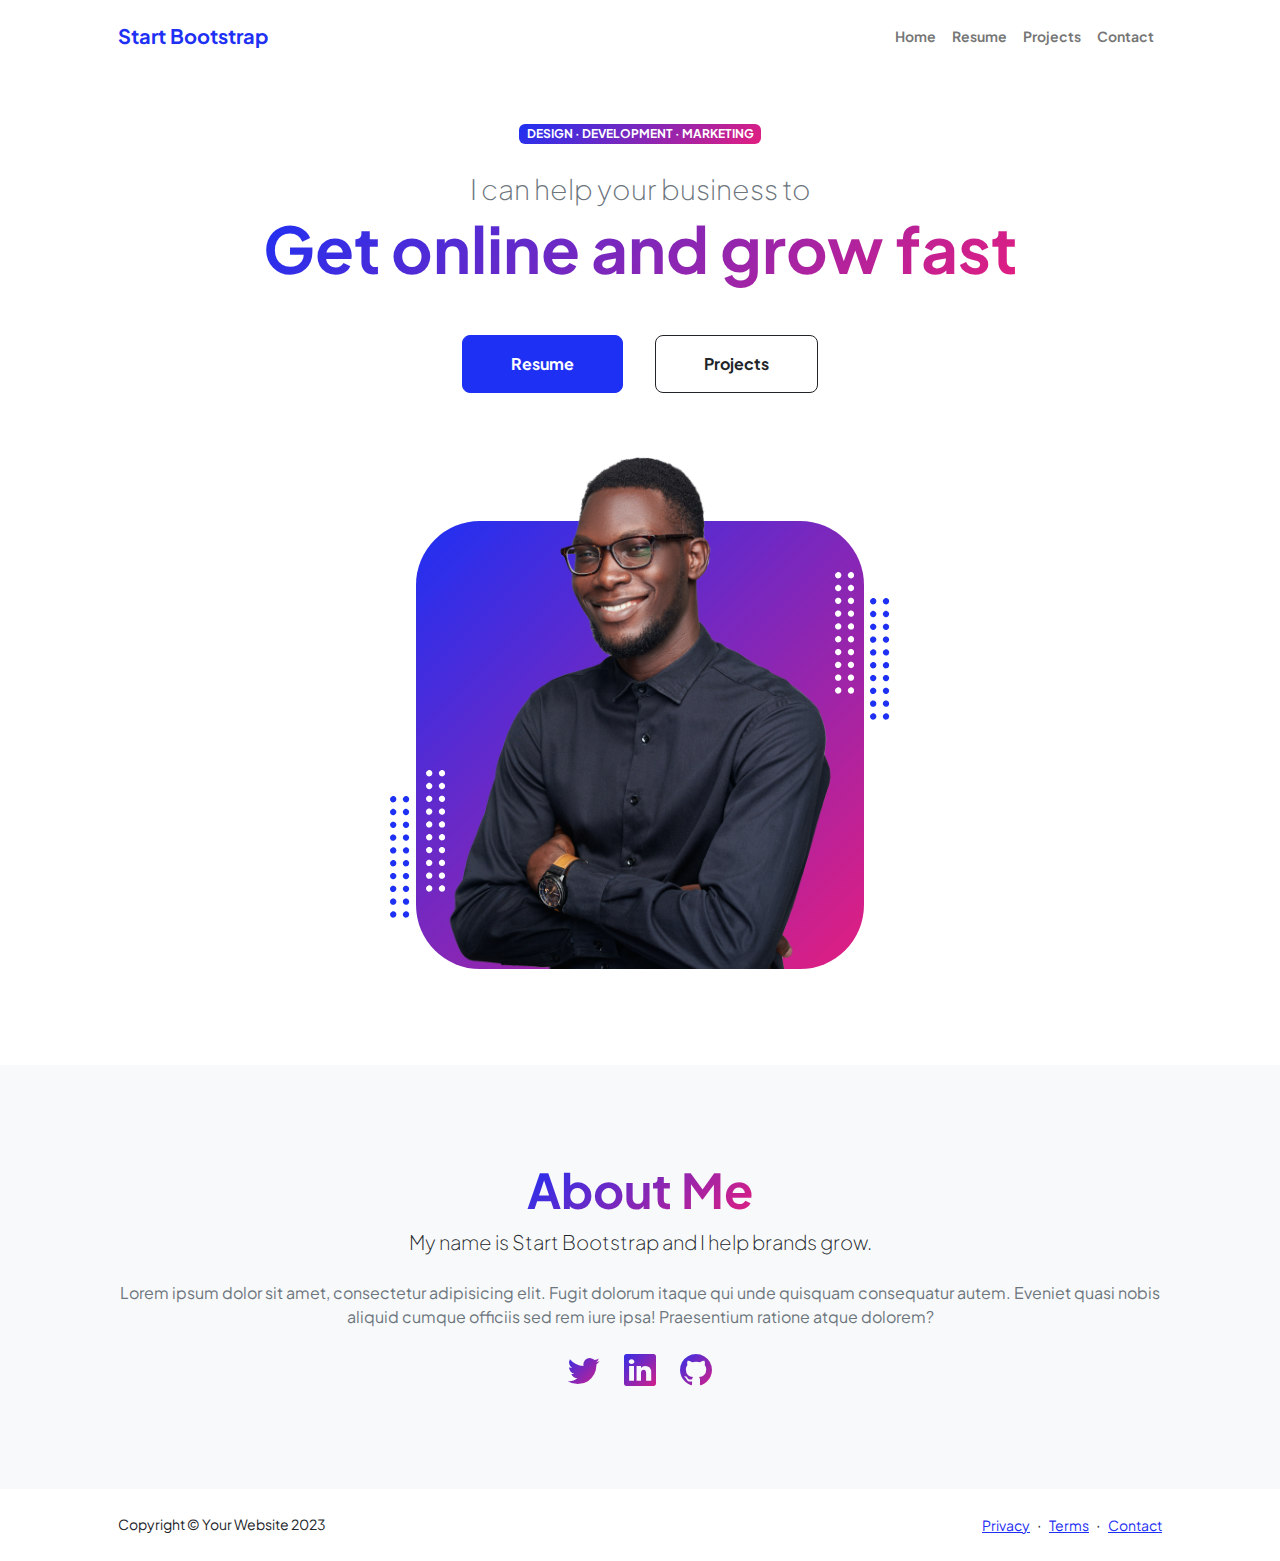
==== index.html @ 8015227f "Create index.html" ====
<!DOCTYPE html>
<html lang="en">
    <head>
        <meta charset="utf-8" />
        <meta name="viewport" content="width=device-width, initial-scale=1, shrink-to-fit=no" />
        <meta name="description" content="" />
        <meta name="author" content="" />
        <title>Personal - Start Bootstrap Theme</title>
        <!-- Favicon-->
        <link rel="icon" type="image/x-icon" href="assets/favicon.ico" />
        <!-- Custom Google font-->
        <link rel="preconnect" href="https://fonts.googleapis.com" />
        <link rel="preconnect" href="https://fonts.gstatic.com" crossorigin />
        <link href="https://fonts.googleapis.com/css2?family=Plus+Jakarta+Sans:wght@100;200;300;400;500;600;700;800;900&amp;display=swap" rel="stylesheet" />
        <!-- Bootstrap icons-->
        <link href="https://cdn.jsdelivr.net/npm/bootstrap-icons@1.8.1/font/bootstrap-icons.css" rel="stylesheet" />
        <!-- Core theme CSS (includes Bootstrap)-->
        <link href="css/styles.css" rel="stylesheet" />
    </head>
    <body class="d-flex flex-column h-100">
        <main class="flex-shrink-0">
            <!-- Navigation-->
            <nav class="navbar navbar-expand-lg navbar-light bg-white py-3">
                <div class="container px-5">
                    <a class="navbar-brand" href="index.html"><span class="fw-bolder text-primary">Start Bootstrap</span></a>
                    <button class="navbar-toggler" type="button" data-bs-toggle="collapse" data-bs-target="#navbarSupportedContent" aria-controls="navbarSupportedContent" aria-expanded="false" aria-label="Toggle navigation"><span class="navbar-toggler-icon"></span></button>
                    <div class="collapse navbar-collapse" id="navbarSupportedContent">
                        <ul class="navbar-nav ms-auto mb-2 mb-lg-0 small fw-bolder">
                            <li class="nav-item"><a class="nav-link" href="index.html">Home</a></li>
                            <li class="nav-item"><a class="nav-link" href="resume.html">Resume</a></li>
                            <li class="nav-item"><a class="nav-link" href="projects.html">Projects</a></li>
                            <li class="nav-item"><a class="nav-link" href="contact.html">Contact</a></li>
                        </ul>
                    </div>
                </div>
            </nav>
            <!-- Header-->
            <header class="py-5">
                <div class="container px-5 pb-5">
                    <div class="row gx-5 align-items-center">
                        <div class="col-xxl-5">
                            <!-- Header text content-->
                            <div class="text-center text-xxl-start">
                                <div class="badge bg-gradient-primary-to-secondary text-white mb-4"><div class="text-uppercase">Design &middot; Development &middot; Marketing</div></div>
                                <div class="fs-3 fw-light text-muted">I can help your business to</div>
                                <h1 class="display-3 fw-bolder mb-5"><span class="text-gradient d-inline">Get online and grow fast</span></h1>
                                <div class="d-grid gap-3 d-sm-flex justify-content-sm-center justify-content-xxl-start mb-3">
                                    <a class="btn btn-primary btn-lg px-5 py-3 me-sm-3 fs-6 fw-bolder" href="resume.html">Resume</a>
                                    <a class="btn btn-outline-dark btn-lg px-5 py-3 fs-6 fw-bolder" href="projects.html">Projects</a>
                                </div>
                            </div>
                        </div>
                        <div class="col-xxl-7">
                            <!-- Header profile picture-->
                            <div class="d-flex justify-content-center mt-5 mt-xxl-0">
                                <div class="profile bg-gradient-primary-to-secondary">
                                    <!-- TIP: For best results, use a photo with a transparent background like the demo example below-->
                                    <!-- Watch a tutorial on how to do this on YouTube (link)-->
                                    <img class="profile-img" src="assets/profile.png" alt="..." />
                                    <div class="dots-1">
                                        <!-- SVG Dots-->
                                        <svg version="1.1" xmlns="http://www.w3.org/2000/svg" xmlns:xlink="http://www.w3.org/1999/xlink" x="0px" y="0px" viewBox="0 0 191.6 1215.4" style="enable-background: new 0 0 191.6 1215.4" xml:space="preserve">
                                            <g transform="translate(0.000000,1280.000000) scale(0.100000,-0.100000)">
                                                <path d="M227.7,12788.6c-105-35-200-141-222-248c-43-206,163-412,369-369c155,32,275,190,260,339c-11,105-90,213-190,262        C383.7,12801.6,289.7,12808.6,227.7,12788.6z"></path>
                                                <path d="M1507.7,12788.6c-151-50-253-216-222-362c25-119,136-230,254-255c194-41,395,142,375,339c-11,105-90,213-190,262        C1663.7,12801.6,1569.7,12808.6,1507.7,12788.6z"></path>
                                                <path d="M227.7,11508.6c-105-35-200-141-222-248c-43-206,163-412,369-369c155,32,275,190,260,339c-11,105-90,213-190,262        C383.7,11521.6,289.7,11528.6,227.7,11508.6z"></path>
                                                <path d="M1507.7,11508.6c-151-50-253-216-222-362c25-119,136-230,254-255c194-41,395,142,375,339c-11,105-90,213-190,262        C1663.7,11521.6,1569.7,11528.6,1507.7,11508.6z"></path>
                                                <path d="M227.7,10228.6c-105-35-200-141-222-248c-43-206,163-412,369-369c155,32,275,190,260,339c-11,105-90,213-190,262        C383.7,10241.6,289.7,10248.6,227.7,10228.6z"></path>
                                                <path d="M1507.7,10228.6c-105-35-200-141-222-248c-43-206,163-412,369-369c155,32,275,190,260,339c-11,105-90,213-190,262        C1663.7,10241.6,1569.7,10248.6,1507.7,10228.6z"></path>
                                                <path d="M227.7,8948.6c-105-35-200-141-222-248c-43-206,163-412,369-369c155,32,275,190,260,339c-11,105-90,213-190,262        C383.7,8961.6,289.7,8968.6,227.7,8948.6z"></path>
                                                <path d="M1507.7,8948.6c-105-35-200-141-222-248c-43-206,163-412,369-369c155,32,275,190,260,339c-11,105-90,213-190,262        C1663.7,8961.6,1569.7,8968.6,1507.7,8948.6z"></path>
                                                <path d="M227.7,7668.6c-105-35-200-141-222-248c-43-206,163-412,369-369c155,32,275,190,260,339c-11,105-90,213-190,262        C383.7,7681.6,289.7,7688.6,227.7,7668.6z"></path>
                                                <path d="M1507.7,7668.6c-105-35-200-141-222-248c-43-206,163-412,369-369c155,32,275,190,260,339c-11,105-90,213-190,262        C1663.7,7681.6,1569.7,7688.6,1507.7,7668.6z"></path>
                                                <path d="M227.7,6388.6c-105-35-200-141-222-248c-43-206,163-412,369-369c155,32,275,190,260,339c-11,105-90,213-190,262        C383.7,6401.6,289.7,6408.6,227.7,6388.6z"></path>
                                                <path d="M1507.7,6388.6c-105-35-200-141-222-248c-43-206,163-412,369-369c155,32,275,190,260,339c-11,105-90,213-190,262        C1663.7,6401.6,1569.7,6408.6,1507.7,6388.6z"></path>
                                                <path d="M227.7,5108.6c-105-35-200-141-222-248c-43-206,163-412,369-369c155,32,275,190,260,339c-11,105-90,213-190,262        C383.7,5121.6,289.7,5128.6,227.7,5108.6z"></path>
                                                <path d="M1507.7,5108.6c-105-35-200-141-222-248c-43-206,163-412,369-369c155,32,275,190,260,339c-11,105-90,213-190,262        C1663.7,5121.6,1569.7,5128.6,1507.7,5108.6z"></path>
                                                <path d="M227.7,3828.6c-105-35-200-141-222-248c-43-206,163-412,369-369c155,32,275,190,260,339c-11,105-90,213-190,262        C383.7,3841.6,289.7,3848.6,227.7,3828.6z"></path>
                                                <path d="M1507.7,3828.6c-105-35-200-141-222-248c-43-206,163-412,369-369c155,32,275,190,260,339c-11,105-90,213-190,262        C1663.7,3841.6,1569.7,3848.6,1507.7,3828.6z"></path>
                                                <path d="M227.7,2548.6c-105-35-200-141-222-248c-43-206,163-412,369-369c155,32,275,190,260,339c-11,105-90,213-190,262        C383.7,2561.6,289.7,2568.6,227.7,2548.6z"></path>
                                                <path d="M1507.7,2548.6c-105-35-200-141-222-248c-43-206,163-412,369-369c155,32,275,190,260,339c-11,105-90,213-190,262        C1663.7,2561.6,1569.7,2568.6,1507.7,2548.6z"></path>
                                                <path d="M227.7,1268.6c-105-35-200-141-222-248c-43-206,163-412,369-369c155,32,275,190,260,339c-11,105-90,213-190,262        C383.7,1281.6,289.7,1288.6,227.7,1268.6z"></path>
                                                <path d="M1507.7,1268.6c-105-35-200-141-222-248c-43-206,163-412,369-369c155,32,275,190,260,339c-11,105-90,213-190,262        C1663.7,1281.6,1569.7,1288.6,1507.7,1268.6z"></path>
                                            </g>
                                        </svg>
                                        <!-- END of SVG dots-->
                                    </div>
                                    <div class="dots-2">
                                        <!-- SVG Dots-->
                                        <svg version="1.1" xmlns="http://www.w3.org/2000/svg" xmlns:xlink="http://www.w3.org/1999/xlink" x="0px" y="0px" viewBox="0 0 191.6 1215.4" style="enable-background: new 0 0 191.6 1215.4" xml:space="preserve">
                                            <g transform="translate(0.000000,1280.000000) scale(0.100000,-0.100000)">
                                                <path d="M227.7,12788.6c-105-35-200-141-222-248c-43-206,163-412,369-369c155,32,275,190,260,339c-11,105-90,213-190,262        C383.7,12801.6,289.7,12808.6,227.7,12788.6z"></path>
                                                <path d="M1507.7,12788.6c-151-50-253-216-222-362c25-119,136-230,254-255c194-41,395,142,375,339c-11,105-90,213-190,262        C1663.7,12801.6,1569.7,12808.6,1507.7,12788.6z"></path>
                                                <path d="M227.7,11508.6c-105-35-200-141-222-248c-43-206,163-412,369-369c155,32,275,190,260,339c-11,105-90,213-190,262        C383.7,11521.6,289.7,11528.6,227.7,11508.6z"></path>
                                                <path d="M1507.7,11508.6c-151-50-253-216-222-362c25-119,136-230,254-255c194-41,395,142,375,339c-11,105-90,213-190,262        C1663.7,11521.6,1569.7,11528.6,1507.7,11508.6z"></path>
                                                <path d="M227.7,10228.6c-105-35-200-141-222-248c-43-206,163-412,369-369c155,32,275,190,260,339c-11,105-90,213-190,262        C383.7,10241.6,289.7,10248.6,227.7,10228.6z"></path>
                                                <path d="M1507.7,10228.6c-105-35-200-141-222-248c-43-206,163-412,369-369c155,32,275,190,260,339c-11,105-90,213-190,262        C1663.7,10241.6,1569.7,10248.6,1507.7,10228.6z"></path>
                                                <path d="M227.7,8948.6c-105-35-200-141-222-248c-43-206,163-412,369-369c155,32,275,190,260,339c-11,105-90,213-190,262        C383.7,8961.6,289.7,8968.6,227.7,8948.6z"></path>
                                                <path d="M1507.7,8948.6c-105-35-200-141-222-248c-43-206,163-412,369-369c155,32,275,190,260,339c-11,105-90,213-190,262        C1663.7,8961.6,1569.7,8968.6,1507.7,8948.6z"></path>
                                                <path d="M227.7,7668.6c-105-35-200-141-222-248c-43-206,163-412,369-369c155,32,275,190,260,339c-11,105-90,213-190,262        C383.7,7681.6,289.7,7688.6,227.7,7668.6z"></path>
                                                <path d="M1507.7,7668.6c-105-35-200-141-222-248c-43-206,163-412,369-369c155,32,275,190,260,339c-11,105-90,213-190,262        C1663.7,7681.6,1569.7,7688.6,1507.7,7668.6z"></path>
                                                <path d="M227.7,6388.6c-105-35-200-141-222-248c-43-206,163-412,369-369c155,32,275,190,260,339c-11,105-90,213-190,262        C383.7,6401.6,289.7,6408.6,227.7,6388.6z"></path>
                                                <path d="M1507.7,6388.6c-105-35-200-141-222-248c-43-206,163-412,369-369c155,32,275,190,260,339c-11,105-90,213-190,262        C1663.7,6401.6,1569.7,6408.6,1507.7,6388.6z"></path>
                                                <path d="M227.7,5108.6c-105-35-200-141-222-248c-43-206,163-412,369-369c155,32,275,190,260,339c-11,105-90,213-190,262        C383.7,5121.6,289.7,5128.6,227.7,5108.6z"></path>
                                                <path d="M1507.7,5108.6c-105-35-200-141-222-248c-43-206,163-412,369-369c155,32,275,190,260,339c-11,105-90,213-190,262        C1663.7,5121.6,1569.7,5128.6,1507.7,5108.6z"></path>
                                                <path d="M227.7,3828.6c-105-35-200-141-222-248c-43-206,163-412,369-369c155,32,275,190,260,339c-11,105-90,213-190,262        C383.7,3841.6,289.7,3848.6,227.7,3828.6z"></path>
                                                <path d="M1507.7,3828.6c-105-35-200-141-222-248c-43-206,163-412,369-369c155,32,275,190,260,339c-11,105-90,213-190,262        C1663.7,3841.6,1569.7,3848.6,1507.7,3828.6z"></path>
                                                <path d="M227.7,2548.6c-105-35-200-141-222-248c-43-206,163-412,369-369c155,32,275,190,260,339c-11,105-90,213-190,262        C383.7,2561.6,289.7,2568.6,227.7,2548.6z"></path>
                                                <path d="M1507.7,2548.6c-105-35-200-141-222-248c-43-206,163-412,369-369c155,32,275,190,260,339c-11,105-90,213-190,262        C1663.7,2561.6,1569.7,2568.6,1507.7,2548.6z"></path>
                                                <path d="M227.7,1268.6c-105-35-200-141-222-248c-43-206,163-412,369-369c155,32,275,190,260,339c-11,105-90,213-190,262        C383.7,1281.6,289.7,1288.6,227.7,1268.6z"></path>
                                                <path d="M1507.7,1268.6c-105-35-200-141-222-248c-43-206,163-412,369-369c155,32,275,190,260,339c-11,105-90,213-190,262        C1663.7,1281.6,1569.7,1288.6,1507.7,1268.6z"></path>
                                            </g>
                                        </svg>
                                        <!-- END of SVG dots-->
                                    </div>
                                    <div class="dots-3">
                                        <!-- SVG Dots-->
                                        <svg version="1.1" xmlns="http://www.w3.org/2000/svg" xmlns:xlink="http://www.w3.org/1999/xlink" x="0px" y="0px" viewBox="0 0 191.6 1215.4" style="enable-background: new 0 0 191.6 1215.4" xml:space="preserve">
                                            <g transform="translate(0.000000,1280.000000) scale(0.100000,-0.100000)">
                                                <path d="M227.7,12788.6c-105-35-200-141-222-248c-43-206,163-412,369-369c155,32,275,190,260,339c-11,105-90,213-190,262        C383.7,12801.6,289.7,12808.6,227.7,12788.6z"></path>
                                                <path d="M1507.7,12788.6c-151-50-253-216-222-362c25-119,136-230,254-255c194-41,395,142,375,339c-11,105-90,213-190,262        C1663.7,12801.6,1569.7,12808.6,1507.7,12788.6z"></path>
                                                <path d="M227.7,11508.6c-105-35-200-141-222-248c-43-206,163-412,369-369c155,32,275,190,260,339c-11,105-90,213-190,262        C383.7,11521.6,289.7,11528.6,227.7,11508.6z"></path>
                                                <path d="M1507.7,11508.6c-151-50-253-216-222-362c25-119,136-230,254-255c194-41,395,142,375,339c-11,105-90,213-190,262        C1663.7,11521.6,1569.7,11528.6,1507.7,11508.6z"></path>
                                                <path d="M227.7,10228.6c-105-35-200-141-222-248c-43-206,163-412,369-369c155,32,275,190,260,339c-11,105-90,213-190,262        C383.7,10241.6,289.7,10248.6,227.7,10228.6z"></path>
                                                <path d="M1507.7,10228.6c-105-35-200-141-222-248c-43-206,163-412,369-369c155,32,275,190,260,339c-11,105-90,213-190,262        C1663.7,10241.6,1569.7,10248.6,1507.7,10228.6z"></path>
                                                <path d="M227.7,8948.6c-105-35-200-141-222-248c-43-206,163-412,369-369c155,32,275,190,260,339c-11,105-90,213-190,262        C383.7,8961.6,289.7,8968.6,227.7,8948.6z"></path>
                                                <path d="M1507.7,8948.6c-105-35-200-141-222-248c-43-206,163-412,369-369c155,32,275,190,260,339c-11,105-90,213-190,262        C1663.7,8961.6,1569.7,8968.6,1507.7,8948.6z"></path>
                                                <path d="M227.7,7668.6c-105-35-200-141-222-248c-43-206,163-412,369-369c155,32,275,190,260,339c-11,105-90,213-190,262        C383.7,7681.6,289.7,7688.6,227.7,7668.6z"></path>
                                                <path d="M1507.7,7668.6c-105-35-200-141-222-248c-43-206,163-412,369-369c155,32,275,190,260,339c-11,105-90,213-190,262        C1663.7,7681.6,1569.7,7688.6,1507.7,7668.6z"></path>
                                                <path d="M227.7,6388.6c-105-35-200-141-222-248c-43-206,163-412,369-369c155,32,275,190,260,339c-11,105-90,213-190,262        C383.7,6401.6,289.7,6408.6,227.7,6388.6z"></path>
                                                <path d="M1507.7,6388.6c-105-35-200-141-222-248c-43-206,163-412,369-369c155,32,275,190,260,339c-11,105-90,213-190,262        C1663.7,6401.6,1569.7,6408.6,1507.7,6388.6z"></path>
                                                <path d="M227.7,5108.6c-105-35-200-141-222-248c-43-206,163-412,369-369c155,32,275,190,260,339c-11,105-90,213-190,262        C383.7,5121.6,289.7,5128.6,227.7,5108.6z"></path>
                                                <path d="M1507.7,5108.6c-105-35-200-141-222-248c-43-206,163-412,369-369c155,32,275,190,260,339c-11,105-90,213-190,262        C1663.7,5121.6,1569.7,5128.6,1507.7,5108.6z"></path>
                                                <path d="M227.7,3828.6c-105-35-200-141-222-248c-43-206,163-412,369-369c155,32,275,190,260,339c-11,105-90,213-190,262        C383.7,3841.6,289.7,3848.6,227.7,3828.6z"></path>
                                                <path d="M1507.7,3828.6c-105-35-200-141-222-248c-43-206,163-412,369-369c155,32,275,190,260,339c-11,105-90,213-190,262        C1663.7,3841.6,1569.7,3848.6,1507.7,3828.6z"></path>
                                                <path d="M227.7,2548.6c-105-35-200-141-222-248c-43-206,163-412,369-369c155,32,275,190,260,339c-11,105-90,213-190,262        C383.7,2561.6,289.7,2568.6,227.7,2548.6z"></path>
                                                <path d="M1507.7,2548.6c-105-35-200-141-222-248c-43-206,163-412,369-369c155,32,275,190,260,339c-11,105-90,213-190,262        C1663.7,2561.6,1569.7,2568.6,1507.7,2548.6z"></path>
                                                <path d="M227.7,1268.6c-105-35-200-141-222-248c-43-206,163-412,369-369c155,32,275,190,260,339c-11,105-90,213-190,262        C383.7,1281.6,289.7,1288.6,227.7,1268.6z"></path>
                                                <path d="M1507.7,1268.6c-105-35-200-141-222-248c-43-206,163-412,369-369c155,32,275,190,260,339c-11,105-90,213-190,262        C1663.7,1281.6,1569.7,1288.6,1507.7,1268.6z"></path>
                                            </g>
                                        </svg>
                                        <!-- END of SVG dots-->
                                    </div>
                                    <div class="dots-4">
                                        <!-- SVG Dots-->
                                        <svg version="1.1" xmlns="http://www.w3.org/2000/svg" xmlns:xlink="http://www.w3.org/1999/xlink" x="0px" y="0px" viewBox="0 0 191.6 1215.4" style="enable-background: new 0 0 191.6 1215.4" xml:space="preserve">
                                            <g transform="translate(0.000000,1280.000000) scale(0.100000,-0.100000)">
                                                <path d="M227.7,12788.6c-105-35-200-141-222-248c-43-206,163-412,369-369c155,32,275,190,260,339c-11,105-90,213-190,262        C383.7,12801.6,289.7,12808.6,227.7,12788.6z"></path>
                                                <path d="M1507.7,12788.6c-151-50-253-216-222-362c25-119,136-230,254-255c194-41,395,142,375,339c-11,105-90,213-190,262        C1663.7,12801.6,1569.7,12808.6,1507.7,12788.6z"></path>
                                                <path d="M227.7,11508.6c-105-35-200-141-222-248c-43-206,163-412,369-369c155,32,275,190,260,339c-11,105-90,213-190,262        C383.7,11521.6,289.7,11528.6,227.7,11508.6z"></path>
                                                <path d="M1507.7,11508.6c-151-50-253-216-222-362c25-119,136-230,254-255c194-41,395,142,375,339c-11,105-90,213-190,262        C1663.7,11521.6,1569.7,11528.6,1507.7,11508.6z"></path>
                                                <path d="M227.7,10228.6c-105-35-200-141-222-248c-43-206,163-412,369-369c155,32,275,190,260,339c-11,105-90,213-190,262        C383.7,10241.6,289.7,10248.6,227.7,10228.6z"></path>
                                                <path d="M1507.7,10228.6c-105-35-200-141-222-248c-43-206,163-412,369-369c155,32,275,190,260,339c-11,105-90,213-190,262        C1663.7,10241.6,1569.7,10248.6,1507.7,10228.6z"></path>
                                                <path d="M227.7,8948.6c-105-35-200-141-222-248c-43-206,163-412,369-369c155,32,275,190,260,339c-11,105-90,213-190,262        C383.7,8961.6,289.7,8968.6,227.7,8948.6z"></path>
                                                <path d="M1507.7,8948.6c-105-35-200-141-222-248c-43-206,163-412,369-369c155,32,275,190,260,339c-11,105-90,213-190,262        C1663.7,8961.6,1569.7,8968.6,1507.7,8948.6z"></path>
                                                <path d="M227.7,7668.6c-105-35-200-141-222-248c-43-206,163-412,369-369c155,32,275,190,260,339c-11,105-90,213-190,262        C383.7,7681.6,289.7,7688.6,227.7,7668.6z"></path>
                                                <path d="M1507.7,7668.6c-105-35-200-141-222-248c-43-206,163-412,369-369c155,32,275,190,260,339c-11,105-90,213-190,262        C1663.7,7681.6,1569.7,7688.6,1507.7,7668.6z"></path>
                                                <path d="M227.7,6388.6c-105-35-200-141-222-248c-43-206,163-412,369-369c155,32,275,190,260,339c-11,105-90,213-190,262        C383.7,6401.6,289.7,6408.6,227.7,6388.6z"></path>
                                                <path d="M1507.7,6388.6c-105-35-200-141-222-248c-43-206,163-412,369-369c155,32,275,190,260,339c-11,105-90,213-190,262        C1663.7,6401.6,1569.7,6408.6,1507.7,6388.6z"></path>
                                                <path d="M227.7,5108.6c-105-35-200-141-222-248c-43-206,163-412,369-369c155,32,275,190,260,339c-11,105-90,213-190,262        C383.7,5121.6,289.7,5128.6,227.7,5108.6z"></path>
                                                <path d="M1507.7,5108.6c-105-35-200-141-222-248c-43-206,163-412,369-369c155,32,275,190,260,339c-11,105-90,213-190,262        C1663.7,5121.6,1569.7,5128.6,1507.7,5108.6z"></path>
                                                <path d="M227.7,3828.6c-105-35-200-141-222-248c-43-206,163-412,369-369c155,32,275,190,260,339c-11,105-90,213-190,262        C383.7,3841.6,289.7,3848.6,227.7,3828.6z"></path>
                                                <path d="M1507.7,3828.6c-105-35-200-141-222-248c-43-206,163-412,369-369c155,32,275,190,260,339c-11,105-90,213-190,262        C1663.7,3841.6,1569.7,3848.6,1507.7,3828.6z"></path>
                                                <path d="M227.7,2548.6c-105-35-200-141-222-248c-43-206,163-412,369-369c155,32,275,190,260,339c-11,105-90,213-190,262        C383.7,2561.6,289.7,2568.6,227.7,2548.6z"></path>
                                                <path d="M1507.7,2548.6c-105-35-200-141-222-248c-43-206,163-412,369-369c155,32,275,190,260,339c-11,105-90,213-190,262        C1663.7,2561.6,1569.7,2568.6,1507.7,2548.6z"></path>
                                                <path d="M227.7,1268.6c-105-35-200-141-222-248c-43-206,163-412,369-369c155,32,275,190,260,339c-11,105-90,213-190,262        C383.7,1281.6,289.7,1288.6,227.7,1268.6z"></path>
                                                <path d="M1507.7,1268.6c-105-35-200-141-222-248c-43-206,163-412,369-369c155,32,275,190,260,339c-11,105-90,213-190,262        C1663.7,1281.6,1569.7,1288.6,1507.7,1268.6z"></path>
                                            </g>
                                        </svg>
                                        <!-- END of SVG dots-->
                                    </div>
                                </div>
                            </div>
                        </div>
                    </div>
                </div>
            </header>
            <!-- About Section-->
            <section class="bg-light py-5">
                <div class="container px-5">
                    <div class="row gx-5 justify-content-center">
                        <div class="col-xxl-8">
                            <div class="text-center my-5">
                                <h2 class="display-5 fw-bolder"><span class="text-gradient d-inline">About Me</span></h2>
                                <p class="lead fw-light mb-4">My name is Start Bootstrap and I help brands grow.</p>
                                <p class="text-muted">Lorem ipsum dolor sit amet, consectetur adipisicing elit. Fugit dolorum itaque qui unde quisquam consequatur autem. Eveniet quasi nobis aliquid cumque officiis sed rem iure ipsa! Praesentium ratione atque dolorem?</p>
                                <div class="d-flex justify-content-center fs-2 gap-4">
                                    <a class="text-gradient" href="#!"><i class="bi bi-twitter"></i></a>
                                    <a class="text-gradient" href="#!"><i class="bi bi-linkedin"></i></a>
                                    <a class="text-gradient" href="#!"><i class="bi bi-github"></i></a>
                                </div>
                            </div>
                        </div>
                    </div>
                </div>
            </section>
        </main>
        <!-- Footer-->
        <footer class="bg-white py-4 mt-auto">
            <div class="container px-5">
                <div class="row align-items-center justify-content-between flex-column flex-sm-row">
                    <div class="col-auto"><div class="small m-0">Copyright &copy; Your Website 2023</div></div>
                    <div class="col-auto">
                        <a class="small" href="#!">Privacy</a>
                        <span class="mx-1">&middot;</span>
                        <a class="small" href="#!">Terms</a>
                        <span class="mx-1">&middot;</span>
                        <a class="small" href="#!">Contact</a>
                    </div>
                </div>
            </div>
        </footer>
        <!-- Bootstrap core JS-->
        <script src="https://cdn.jsdelivr.net/npm/bootstrap@5.2.3/dist/js/bootstrap.bundle.min.js"></script>
        <!-- Core theme JS-->
        <script src="js/scripts.js"></script>
    </body>
</html>
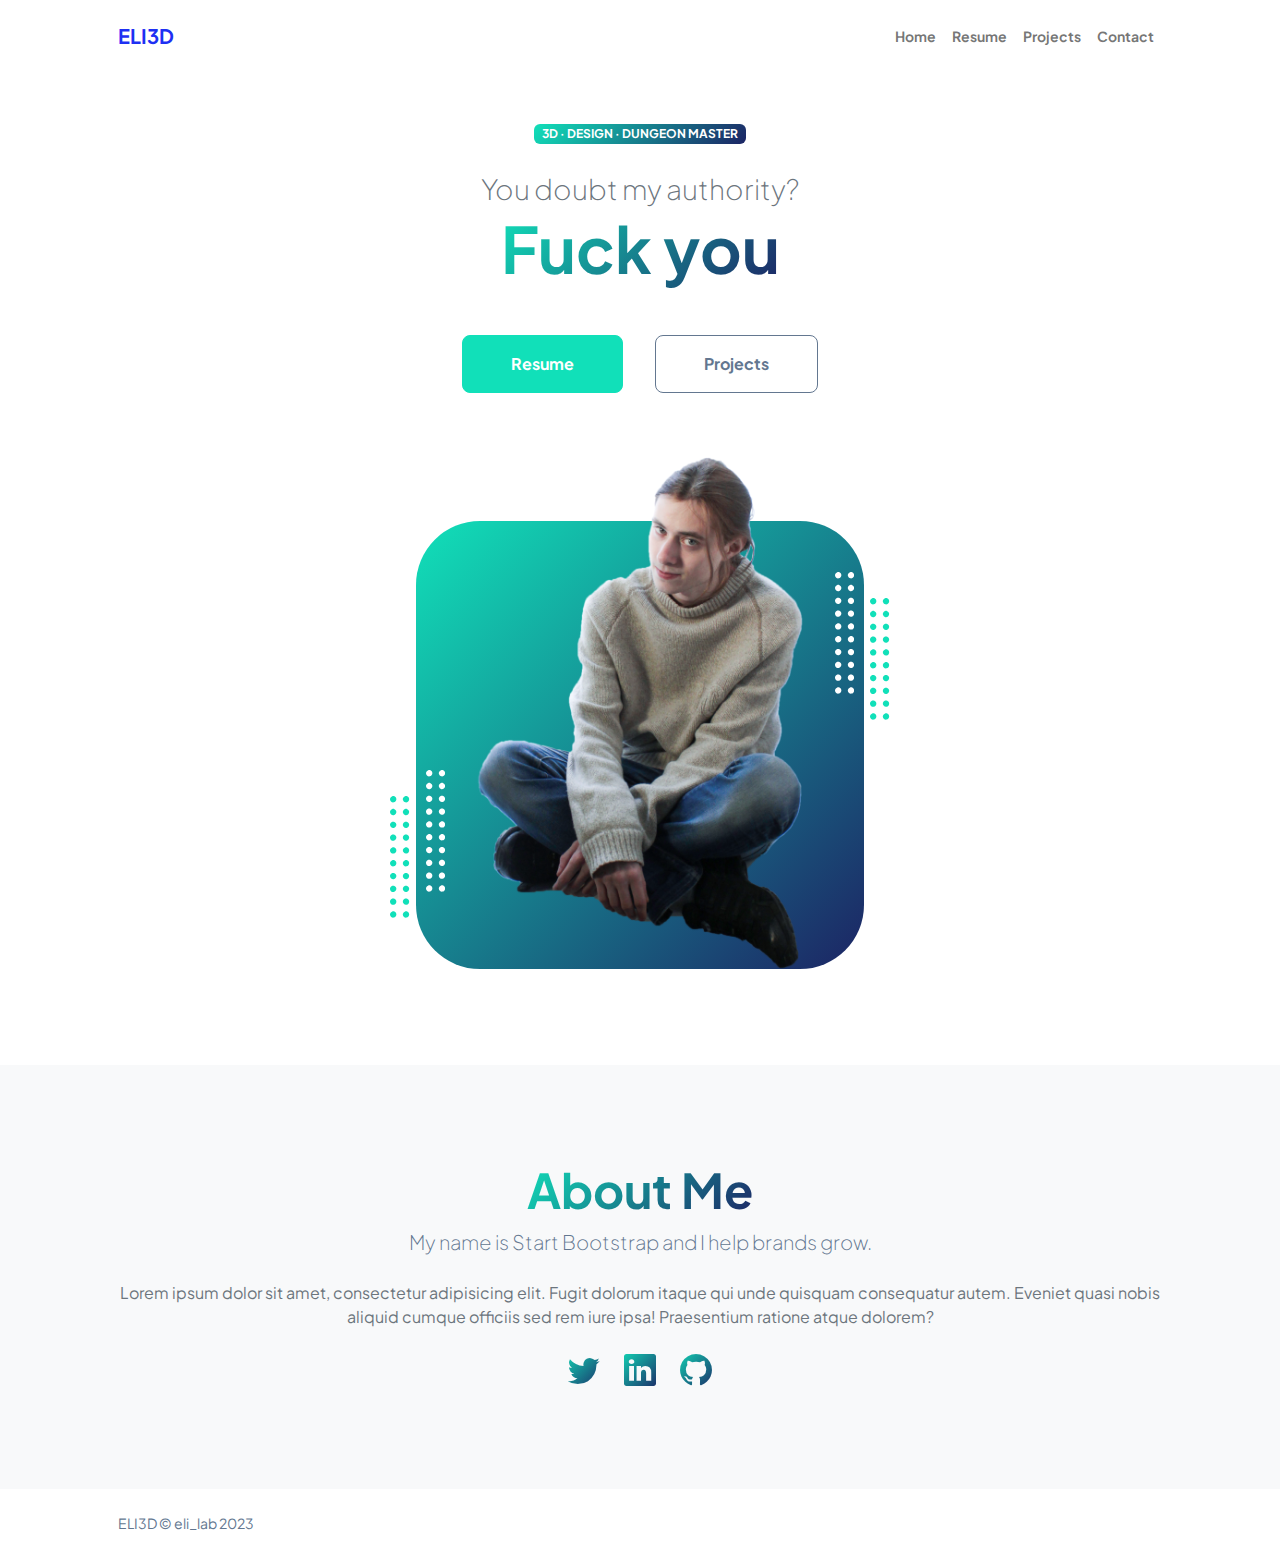
==== commit 670032e6: "H" ====
--- a/index.html
+++ b/index.html
@@ -5,7 +5,7 @@
         <meta name="viewport" content="width=device-width, initial-scale=1, shrink-to-fit=no" />
         <meta name="description" content="" />
         <meta name="author" content="" />
-        <title>Personal - Start Bootstrap Theme</title>
+        <title>ELI3DINDEX</title>
         <!-- Favicon-->
         <link rel="icon" type="image/x-icon" href="assets/favicon.ico" />
         <!-- Custom Google font-->
@@ -22,7 +22,7 @@
             <!-- Navigation-->
             <nav class="navbar navbar-expand-lg navbar-light bg-white py-3">
                 <div class="container px-5">
-                    <a class="navbar-brand" href="index.html"><span class="fw-bolder text-primary">Start Bootstrap</span></a>
+                    <a class="navbar-brand" href="index.html"><span class="fw-bolder text-primary">ELI3D</span></a>
                     <button class="navbar-toggler" type="button" data-bs-toggle="collapse" data-bs-target="#navbarSupportedContent" aria-controls="navbarSupportedContent" aria-expanded="false" aria-label="Toggle navigation"><span class="navbar-toggler-icon"></span></button>
                     <div class="collapse navbar-collapse" id="navbarSupportedContent">
                         <ul class="navbar-nav ms-auto mb-2 mb-lg-0 small fw-bolder">
@@ -41,9 +41,9 @@
                         <div class="col-xxl-5">
                             <!-- Header text content-->
                             <div class="text-center text-xxl-start">
-                                <div class="badge bg-gradient-primary-to-secondary text-white mb-4"><div class="text-uppercase">Design &middot; Development &middot; Marketing</div></div>
-                                <div class="fs-3 fw-light text-muted">I can help your business to</div>
-                                <h1 class="display-3 fw-bolder mb-5"><span class="text-gradient d-inline">Get online and grow fast</span></h1>
+                                <div class="badge bg-gradient-primary-to-secondary text-white mb-4"><div class="text-uppercase">3D &middot; Design &middot; Dungeon Master</div></div>
+                                <div class="fs-3 fw-light text-muted">You doubt my authority?</div>
+                                <h1 class="display-3 fw-bolder mb-5"><span class="text-gradient d-inline">Fuck you</span></h1>
                                 <div class="d-grid gap-3 d-sm-flex justify-content-sm-center justify-content-xxl-start mb-3">
                                     <a class="btn btn-primary btn-lg px-5 py-3 me-sm-3 fs-6 fw-bolder" href="resume.html">Resume</a>
                                     <a class="btn btn-outline-dark btn-lg px-5 py-3 fs-6 fw-bolder" href="projects.html">Projects</a>
@@ -56,7 +56,7 @@
                                 <div class="profile bg-gradient-primary-to-secondary">
                                     <!-- TIP: For best results, use a photo with a transparent background like the demo example below-->
                                     <!-- Watch a tutorial on how to do this on YouTube (link)-->
-                                    <img class="profile-img" src="assets/profile.png" alt="..." />
+                                    <img class="profile-img" src="assets\IMG_1710.png" alt="..." />
                                     <div class="dots-1">
                                         <!-- SVG Dots-->
                                         <svg version="1.1" xmlns="http://www.w3.org/2000/svg" xmlns:xlink="http://www.w3.org/1999/xlink" x="0px" y="0px" viewBox="0 0 191.6 1215.4" style="enable-background: new 0 0 191.6 1215.4" xml:space="preserve">
@@ -199,14 +199,7 @@
         <footer class="bg-white py-4 mt-auto">
             <div class="container px-5">
                 <div class="row align-items-center justify-content-between flex-column flex-sm-row">
-                    <div class="col-auto"><div class="small m-0">Copyright &copy; Your Website 2023</div></div>
-                    <div class="col-auto">
-                        <a class="small" href="#!">Privacy</a>
-                        <span class="mx-1">&middot;</span>
-                        <a class="small" href="#!">Terms</a>
-                        <span class="mx-1">&middot;</span>
-                        <a class="small" href="#!">Contact</a>
-                    </div>
+                    <div class="col-auto"><div class="small m-0">ELI3D &copy; eli_lab 2023</div></div>
                 </div>
             </div>
         </footer>
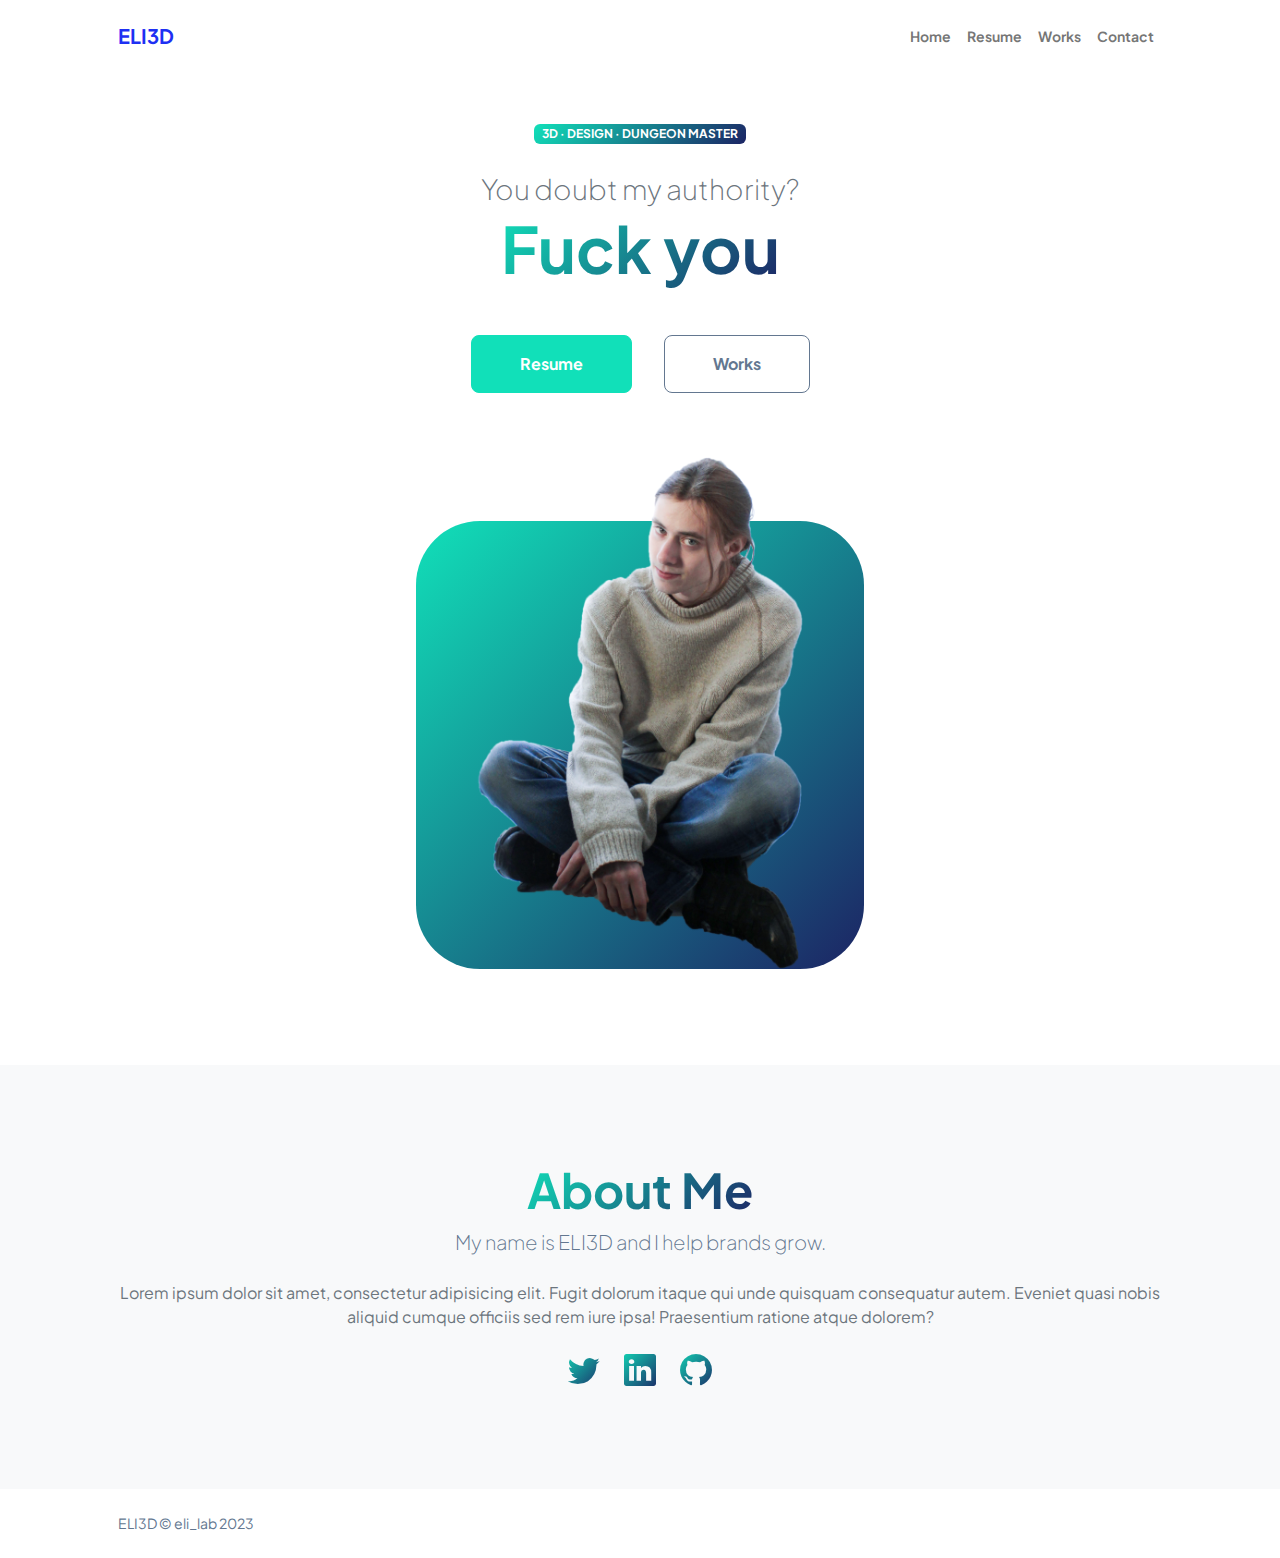
==== commit bedacc35: "Update index.html" ====
--- a/index.html
+++ b/index.html
@@ -28,7 +28,7 @@
                         <ul class="navbar-nav ms-auto mb-2 mb-lg-0 small fw-bolder">
                             <li class="nav-item"><a class="nav-link" href="index.html">Home</a></li>
                             <li class="nav-item"><a class="nav-link" href="resume.html">Resume</a></li>
-                            <li class="nav-item"><a class="nav-link" href="projects.html">Projects</a></li>
+                            <li class="nav-item"><a class="nav-link" href="projects.html"> Works</a></li>
                             <li class="nav-item"><a class="nav-link" href="contact.html">Contact</a></li>
                         </ul>
                     </div>
@@ -46,7 +46,7 @@
                                 <h1 class="display-3 fw-bolder mb-5"><span class="text-gradient d-inline">Fuck you</span></h1>
                                 <div class="d-grid gap-3 d-sm-flex justify-content-sm-center justify-content-xxl-start mb-3">
                                     <a class="btn btn-primary btn-lg px-5 py-3 me-sm-3 fs-6 fw-bolder" href="resume.html">Resume</a>
-                                    <a class="btn btn-outline-dark btn-lg px-5 py-3 fs-6 fw-bolder" href="projects.html">Projects</a>
+                                    <a class="btn btn-outline-dark btn-lg px-5 py-3 fs-6 fw-bolder" href="projects.html"> Works</a>
                                 </div>
                             </div>
                         </div>
@@ -57,117 +57,13 @@
                                     <!-- TIP: For best results, use a photo with a transparent background like the demo example below-->
                                     <!-- Watch a tutorial on how to do this on YouTube (link)-->
                                     <img class="profile-img" src="assets\IMG_1710.png" alt="..." />
-                                    <div class="dots-1">
-                                        <!-- SVG Dots-->
-                                        <svg version="1.1" xmlns="http://www.w3.org/2000/svg" xmlns:xlink="http://www.w3.org/1999/xlink" x="0px" y="0px" viewBox="0 0 191.6 1215.4" style="enable-background: new 0 0 191.6 1215.4" xml:space="preserve">
-                                            <g transform="translate(0.000000,1280.000000) scale(0.100000,-0.100000)">
-                                                <path d="M227.7,12788.6c-105-35-200-141-222-248c-43-206,163-412,369-369c155,32,275,190,260,339c-11,105-90,213-190,262        C383.7,12801.6,289.7,12808.6,227.7,12788.6z"></path>
-                                                <path d="M1507.7,12788.6c-151-50-253-216-222-362c25-119,136-230,254-255c194-41,395,142,375,339c-11,105-90,213-190,262        C1663.7,12801.6,1569.7,12808.6,1507.7,12788.6z"></path>
-                                                <path d="M227.7,11508.6c-105-35-200-141-222-248c-43-206,163-412,369-369c155,32,275,190,260,339c-11,105-90,213-190,262        C383.7,11521.6,289.7,11528.6,227.7,11508.6z"></path>
-                                                <path d="M1507.7,11508.6c-151-50-253-216-222-362c25-119,136-230,254-255c194-41,395,142,375,339c-11,105-90,213-190,262        C1663.7,11521.6,1569.7,11528.6,1507.7,11508.6z"></path>
-                                                <path d="M227.7,10228.6c-105-35-200-141-222-248c-43-206,163-412,369-369c155,32,275,190,260,339c-11,105-90,213-190,262        C383.7,10241.6,289.7,10248.6,227.7,10228.6z"></path>
-                                                <path d="M1507.7,10228.6c-105-35-200-141-222-248c-43-206,163-412,369-369c155,32,275,190,260,339c-11,105-90,213-190,262        C1663.7,10241.6,1569.7,10248.6,1507.7,10228.6z"></path>
-                                                <path d="M227.7,8948.6c-105-35-200-141-222-248c-43-206,163-412,369-369c155,32,275,190,260,339c-11,105-90,213-190,262        C383.7,8961.6,289.7,8968.6,227.7,8948.6z"></path>
-                                                <path d="M1507.7,8948.6c-105-35-200-141-222-248c-43-206,163-412,369-369c155,32,275,190,260,339c-11,105-90,213-190,262        C1663.7,8961.6,1569.7,8968.6,1507.7,8948.6z"></path>
-                                                <path d="M227.7,7668.6c-105-35-200-141-222-248c-43-206,163-412,369-369c155,32,275,190,260,339c-11,105-90,213-190,262        C383.7,7681.6,289.7,7688.6,227.7,7668.6z"></path>
-                                                <path d="M1507.7,7668.6c-105-35-200-141-222-248c-43-206,163-412,369-369c155,32,275,190,260,339c-11,105-90,213-190,262        C1663.7,7681.6,1569.7,7688.6,1507.7,7668.6z"></path>
-                                                <path d="M227.7,6388.6c-105-35-200-141-222-248c-43-206,163-412,369-369c155,32,275,190,260,339c-11,105-90,213-190,262        C383.7,6401.6,289.7,6408.6,227.7,6388.6z"></path>
-                                                <path d="M1507.7,6388.6c-105-35-200-141-222-248c-43-206,163-412,369-369c155,32,275,190,260,339c-11,105-90,213-190,262        C1663.7,6401.6,1569.7,6408.6,1507.7,6388.6z"></path>
-                                                <path d="M227.7,5108.6c-105-35-200-141-222-248c-43-206,163-412,369-369c155,32,275,190,260,339c-11,105-90,213-190,262        C383.7,5121.6,289.7,5128.6,227.7,5108.6z"></path>
-                                                <path d="M1507.7,5108.6c-105-35-200-141-222-248c-43-206,163-412,369-369c155,32,275,190,260,339c-11,105-90,213-190,262        C1663.7,5121.6,1569.7,5128.6,1507.7,5108.6z"></path>
-                                                <path d="M227.7,3828.6c-105-35-200-141-222-248c-43-206,163-412,369-369c155,32,275,190,260,339c-11,105-90,213-190,262        C383.7,3841.6,289.7,3848.6,227.7,3828.6z"></path>
-                                                <path d="M1507.7,3828.6c-105-35-200-141-222-248c-43-206,163-412,369-369c155,32,275,190,260,339c-11,105-90,213-190,262        C1663.7,3841.6,1569.7,3848.6,1507.7,3828.6z"></path>
-                                                <path d="M227.7,2548.6c-105-35-200-141-222-248c-43-206,163-412,369-369c155,32,275,190,260,339c-11,105-90,213-190,262        C383.7,2561.6,289.7,2568.6,227.7,2548.6z"></path>
-                                                <path d="M1507.7,2548.6c-105-35-200-141-222-248c-43-206,163-412,369-369c155,32,275,190,260,339c-11,105-90,213-190,262        C1663.7,2561.6,1569.7,2568.6,1507.7,2548.6z"></path>
-                                                <path d="M227.7,1268.6c-105-35-200-141-222-248c-43-206,163-412,369-369c155,32,275,190,260,339c-11,105-90,213-190,262        C383.7,1281.6,289.7,1288.6,227.7,1268.6z"></path>
-                                                <path d="M1507.7,1268.6c-105-35-200-141-222-248c-43-206,163-412,369-369c155,32,275,190,260,339c-11,105-90,213-190,262        C1663.7,1281.6,1569.7,1288.6,1507.7,1268.6z"></path>
-                                            </g>
-                                        </svg>
-                                        <!-- END of SVG dots-->
+                                    
                                     </div>
-                                    <div class="dots-2">
-                                        <!-- SVG Dots-->
-                                        <svg version="1.1" xmlns="http://www.w3.org/2000/svg" xmlns:xlink="http://www.w3.org/1999/xlink" x="0px" y="0px" viewBox="0 0 191.6 1215.4" style="enable-background: new 0 0 191.6 1215.4" xml:space="preserve">
-                                            <g transform="translate(0.000000,1280.000000) scale(0.100000,-0.100000)">
-                                                <path d="M227.7,12788.6c-105-35-200-141-222-248c-43-206,163-412,369-369c155,32,275,190,260,339c-11,105-90,213-190,262        C383.7,12801.6,289.7,12808.6,227.7,12788.6z"></path>
-                                                <path d="M1507.7,12788.6c-151-50-253-216-222-362c25-119,136-230,254-255c194-41,395,142,375,339c-11,105-90,213-190,262        C1663.7,12801.6,1569.7,12808.6,1507.7,12788.6z"></path>
-                                                <path d="M227.7,11508.6c-105-35-200-141-222-248c-43-206,163-412,369-369c155,32,275,190,260,339c-11,105-90,213-190,262        C383.7,11521.6,289.7,11528.6,227.7,11508.6z"></path>
-                                                <path d="M1507.7,11508.6c-151-50-253-216-222-362c25-119,136-230,254-255c194-41,395,142,375,339c-11,105-90,213-190,262        C1663.7,11521.6,1569.7,11528.6,1507.7,11508.6z"></path>
-                                                <path d="M227.7,10228.6c-105-35-200-141-222-248c-43-206,163-412,369-369c155,32,275,190,260,339c-11,105-90,213-190,262        C383.7,10241.6,289.7,10248.6,227.7,10228.6z"></path>
-                                                <path d="M1507.7,10228.6c-105-35-200-141-222-248c-43-206,163-412,369-369c155,32,275,190,260,339c-11,105-90,213-190,262        C1663.7,10241.6,1569.7,10248.6,1507.7,10228.6z"></path>
-                                                <path d="M227.7,8948.6c-105-35-200-141-222-248c-43-206,163-412,369-369c155,32,275,190,260,339c-11,105-90,213-190,262        C383.7,8961.6,289.7,8968.6,227.7,8948.6z"></path>
-                                                <path d="M1507.7,8948.6c-105-35-200-141-222-248c-43-206,163-412,369-369c155,32,275,190,260,339c-11,105-90,213-190,262        C1663.7,8961.6,1569.7,8968.6,1507.7,8948.6z"></path>
-                                                <path d="M227.7,7668.6c-105-35-200-141-222-248c-43-206,163-412,369-369c155,32,275,190,260,339c-11,105-90,213-190,262        C383.7,7681.6,289.7,7688.6,227.7,7668.6z"></path>
-                                                <path d="M1507.7,7668.6c-105-35-200-141-222-248c-43-206,163-412,369-369c155,32,275,190,260,339c-11,105-90,213-190,262        C1663.7,7681.6,1569.7,7688.6,1507.7,7668.6z"></path>
-                                                <path d="M227.7,6388.6c-105-35-200-141-222-248c-43-206,163-412,369-369c155,32,275,190,260,339c-11,105-90,213-190,262        C383.7,6401.6,289.7,6408.6,227.7,6388.6z"></path>
-                                                <path d="M1507.7,6388.6c-105-35-200-141-222-248c-43-206,163-412,369-369c155,32,275,190,260,339c-11,105-90,213-190,262        C1663.7,6401.6,1569.7,6408.6,1507.7,6388.6z"></path>
-                                                <path d="M227.7,5108.6c-105-35-200-141-222-248c-43-206,163-412,369-369c155,32,275,190,260,339c-11,105-90,213-190,262        C383.7,5121.6,289.7,5128.6,227.7,5108.6z"></path>
-                                                <path d="M1507.7,5108.6c-105-35-200-141-222-248c-43-206,163-412,369-369c155,32,275,190,260,339c-11,105-90,213-190,262        C1663.7,5121.6,1569.7,5128.6,1507.7,5108.6z"></path>
-                                                <path d="M227.7,3828.6c-105-35-200-141-222-248c-43-206,163-412,369-369c155,32,275,190,260,339c-11,105-90,213-190,262        C383.7,3841.6,289.7,3848.6,227.7,3828.6z"></path>
-                                                <path d="M1507.7,3828.6c-105-35-200-141-222-248c-43-206,163-412,369-369c155,32,275,190,260,339c-11,105-90,213-190,262        C1663.7,3841.6,1569.7,3848.6,1507.7,3828.6z"></path>
-                                                <path d="M227.7,2548.6c-105-35-200-141-222-248c-43-206,163-412,369-369c155,32,275,190,260,339c-11,105-90,213-190,262        C383.7,2561.6,289.7,2568.6,227.7,2548.6z"></path>
-                                                <path d="M1507.7,2548.6c-105-35-200-141-222-248c-43-206,163-412,369-369c155,32,275,190,260,339c-11,105-90,213-190,262        C1663.7,2561.6,1569.7,2568.6,1507.7,2548.6z"></path>
-                                                <path d="M227.7,1268.6c-105-35-200-141-222-248c-43-206,163-412,369-369c155,32,275,190,260,339c-11,105-90,213-190,262        C383.7,1281.6,289.7,1288.6,227.7,1268.6z"></path>
-                                                <path d="M1507.7,1268.6c-105-35-200-141-222-248c-43-206,163-412,369-369c155,32,275,190,260,339c-11,105-90,213-190,262        C1663.7,1281.6,1569.7,1288.6,1507.7,1268.6z"></path>
-                                            </g>
-                                        </svg>
-                                        <!-- END of SVG dots-->
+                                   
                                     </div>
-                                    <div class="dots-3">
-                                        <!-- SVG Dots-->
-                                        <svg version="1.1" xmlns="http://www.w3.org/2000/svg" xmlns:xlink="http://www.w3.org/1999/xlink" x="0px" y="0px" viewBox="0 0 191.6 1215.4" style="enable-background: new 0 0 191.6 1215.4" xml:space="preserve">
-                                            <g transform="translate(0.000000,1280.000000) scale(0.100000,-0.100000)">
-                                                <path d="M227.7,12788.6c-105-35-200-141-222-248c-43-206,163-412,369-369c155,32,275,190,260,339c-11,105-90,213-190,262        C383.7,12801.6,289.7,12808.6,227.7,12788.6z"></path>
-                                                <path d="M1507.7,12788.6c-151-50-253-216-222-362c25-119,136-230,254-255c194-41,395,142,375,339c-11,105-90,213-190,262        C1663.7,12801.6,1569.7,12808.6,1507.7,12788.6z"></path>
-                                                <path d="M227.7,11508.6c-105-35-200-141-222-248c-43-206,163-412,369-369c155,32,275,190,260,339c-11,105-90,213-190,262        C383.7,11521.6,289.7,11528.6,227.7,11508.6z"></path>
-                                                <path d="M1507.7,11508.6c-151-50-253-216-222-362c25-119,136-230,254-255c194-41,395,142,375,339c-11,105-90,213-190,262        C1663.7,11521.6,1569.7,11528.6,1507.7,11508.6z"></path>
-                                                <path d="M227.7,10228.6c-105-35-200-141-222-248c-43-206,163-412,369-369c155,32,275,190,260,339c-11,105-90,213-190,262        C383.7,10241.6,289.7,10248.6,227.7,10228.6z"></path>
-                                                <path d="M1507.7,10228.6c-105-35-200-141-222-248c-43-206,163-412,369-369c155,32,275,190,260,339c-11,105-90,213-190,262        C1663.7,10241.6,1569.7,10248.6,1507.7,10228.6z"></path>
-                                                <path d="M227.7,8948.6c-105-35-200-141-222-248c-43-206,163-412,369-369c155,32,275,190,260,339c-11,105-90,213-190,262        C383.7,8961.6,289.7,8968.6,227.7,8948.6z"></path>
-                                                <path d="M1507.7,8948.6c-105-35-200-141-222-248c-43-206,163-412,369-369c155,32,275,190,260,339c-11,105-90,213-190,262        C1663.7,8961.6,1569.7,8968.6,1507.7,8948.6z"></path>
-                                                <path d="M227.7,7668.6c-105-35-200-141-222-248c-43-206,163-412,369-369c155,32,275,190,260,339c-11,105-90,213-190,262        C383.7,7681.6,289.7,7688.6,227.7,7668.6z"></path>
-                                                <path d="M1507.7,7668.6c-105-35-200-141-222-248c-43-206,163-412,369-369c155,32,275,190,260,339c-11,105-90,213-190,262        C1663.7,7681.6,1569.7,7688.6,1507.7,7668.6z"></path>
-                                                <path d="M227.7,6388.6c-105-35-200-141-222-248c-43-206,163-412,369-369c155,32,275,190,260,339c-11,105-90,213-190,262        C383.7,6401.6,289.7,6408.6,227.7,6388.6z"></path>
-                                                <path d="M1507.7,6388.6c-105-35-200-141-222-248c-43-206,163-412,369-369c155,32,275,190,260,339c-11,105-90,213-190,262        C1663.7,6401.6,1569.7,6408.6,1507.7,6388.6z"></path>
-                                                <path d="M227.7,5108.6c-105-35-200-141-222-248c-43-206,163-412,369-369c155,32,275,190,260,339c-11,105-90,213-190,262        C383.7,5121.6,289.7,5128.6,227.7,5108.6z"></path>
-                                                <path d="M1507.7,5108.6c-105-35-200-141-222-248c-43-206,163-412,369-369c155,32,275,190,260,339c-11,105-90,213-190,262        C1663.7,5121.6,1569.7,5128.6,1507.7,5108.6z"></path>
-                                                <path d="M227.7,3828.6c-105-35-200-141-222-248c-43-206,163-412,369-369c155,32,275,190,260,339c-11,105-90,213-190,262        C383.7,3841.6,289.7,3848.6,227.7,3828.6z"></path>
-                                                <path d="M1507.7,3828.6c-105-35-200-141-222-248c-43-206,163-412,369-369c155,32,275,190,260,339c-11,105-90,213-190,262        C1663.7,3841.6,1569.7,3848.6,1507.7,3828.6z"></path>
-                                                <path d="M227.7,2548.6c-105-35-200-141-222-248c-43-206,163-412,369-369c155,32,275,190,260,339c-11,105-90,213-190,262        C383.7,2561.6,289.7,2568.6,227.7,2548.6z"></path>
-                                                <path d="M1507.7,2548.6c-105-35-200-141-222-248c-43-206,163-412,369-369c155,32,275,190,260,339c-11,105-90,213-190,262        C1663.7,2561.6,1569.7,2568.6,1507.7,2548.6z"></path>
-                                                <path d="M227.7,1268.6c-105-35-200-141-222-248c-43-206,163-412,369-369c155,32,275,190,260,339c-11,105-90,213-190,262        C383.7,1281.6,289.7,1288.6,227.7,1268.6z"></path>
-                                                <path d="M1507.7,1268.6c-105-35-200-141-222-248c-43-206,163-412,369-369c155,32,275,190,260,339c-11,105-90,213-190,262        C1663.7,1281.6,1569.7,1288.6,1507.7,1268.6z"></path>
-                                            </g>
-                                        </svg>
-                                        <!-- END of SVG dots-->
+                                   
                                     </div>
-                                    <div class="dots-4">
-                                        <!-- SVG Dots-->
-                                        <svg version="1.1" xmlns="http://www.w3.org/2000/svg" xmlns:xlink="http://www.w3.org/1999/xlink" x="0px" y="0px" viewBox="0 0 191.6 1215.4" style="enable-background: new 0 0 191.6 1215.4" xml:space="preserve">
-                                            <g transform="translate(0.000000,1280.000000) scale(0.100000,-0.100000)">
-                                                <path d="M227.7,12788.6c-105-35-200-141-222-248c-43-206,163-412,369-369c155,32,275,190,260,339c-11,105-90,213-190,262        C383.7,12801.6,289.7,12808.6,227.7,12788.6z"></path>
-                                                <path d="M1507.7,12788.6c-151-50-253-216-222-362c25-119,136-230,254-255c194-41,395,142,375,339c-11,105-90,213-190,262        C1663.7,12801.6,1569.7,12808.6,1507.7,12788.6z"></path>
-                                                <path d="M227.7,11508.6c-105-35-200-141-222-248c-43-206,163-412,369-369c155,32,275,190,260,339c-11,105-90,213-190,262        C383.7,11521.6,289.7,11528.6,227.7,11508.6z"></path>
-                                                <path d="M1507.7,11508.6c-151-50-253-216-222-362c25-119,136-230,254-255c194-41,395,142,375,339c-11,105-90,213-190,262        C1663.7,11521.6,1569.7,11528.6,1507.7,11508.6z"></path>
-                                                <path d="M227.7,10228.6c-105-35-200-141-222-248c-43-206,163-412,369-369c155,32,275,190,260,339c-11,105-90,213-190,262        C383.7,10241.6,289.7,10248.6,227.7,10228.6z"></path>
-                                                <path d="M1507.7,10228.6c-105-35-200-141-222-248c-43-206,163-412,369-369c155,32,275,190,260,339c-11,105-90,213-190,262        C1663.7,10241.6,1569.7,10248.6,1507.7,10228.6z"></path>
-                                                <path d="M227.7,8948.6c-105-35-200-141-222-248c-43-206,163-412,369-369c155,32,275,190,260,339c-11,105-90,213-190,262        C383.7,8961.6,289.7,8968.6,227.7,8948.6z"></path>
-                                                <path d="M1507.7,8948.6c-105-35-200-141-222-248c-43-206,163-412,369-369c155,32,275,190,260,339c-11,105-90,213-190,262        C1663.7,8961.6,1569.7,8968.6,1507.7,8948.6z"></path>
-                                                <path d="M227.7,7668.6c-105-35-200-141-222-248c-43-206,163-412,369-369c155,32,275,190,260,339c-11,105-90,213-190,262        C383.7,7681.6,289.7,7688.6,227.7,7668.6z"></path>
-                                                <path d="M1507.7,7668.6c-105-35-200-141-222-248c-43-206,163-412,369-369c155,32,275,190,260,339c-11,105-90,213-190,262        C1663.7,7681.6,1569.7,7688.6,1507.7,7668.6z"></path>
-                                                <path d="M227.7,6388.6c-105-35-200-141-222-248c-43-206,163-412,369-369c155,32,275,190,260,339c-11,105-90,213-190,262        C383.7,6401.6,289.7,6408.6,227.7,6388.6z"></path>
-                                                <path d="M1507.7,6388.6c-105-35-200-141-222-248c-43-206,163-412,369-369c155,32,275,190,260,339c-11,105-90,213-190,262        C1663.7,6401.6,1569.7,6408.6,1507.7,6388.6z"></path>
-                                                <path d="M227.7,5108.6c-105-35-200-141-222-248c-43-206,163-412,369-369c155,32,275,190,260,339c-11,105-90,213-190,262        C383.7,5121.6,289.7,5128.6,227.7,5108.6z"></path>
-                                                <path d="M1507.7,5108.6c-105-35-200-141-222-248c-43-206,163-412,369-369c155,32,275,190,260,339c-11,105-90,213-190,262        C1663.7,5121.6,1569.7,5128.6,1507.7,5108.6z"></path>
-                                                <path d="M227.7,3828.6c-105-35-200-141-222-248c-43-206,163-412,369-369c155,32,275,190,260,339c-11,105-90,213-190,262        C383.7,3841.6,289.7,3848.6,227.7,3828.6z"></path>
-                                                <path d="M1507.7,3828.6c-105-35-200-141-222-248c-43-206,163-412,369-369c155,32,275,190,260,339c-11,105-90,213-190,262        C1663.7,3841.6,1569.7,3848.6,1507.7,3828.6z"></path>
-                                                <path d="M227.7,2548.6c-105-35-200-141-222-248c-43-206,163-412,369-369c155,32,275,190,260,339c-11,105-90,213-190,262        C383.7,2561.6,289.7,2568.6,227.7,2548.6z"></path>
-                                                <path d="M1507.7,2548.6c-105-35-200-141-222-248c-43-206,163-412,369-369c155,32,275,190,260,339c-11,105-90,213-190,262        C1663.7,2561.6,1569.7,2568.6,1507.7,2548.6z"></path>
-                                                <path d="M227.7,1268.6c-105-35-200-141-222-248c-43-206,163-412,369-369c155,32,275,190,260,339c-11,105-90,213-190,262        C383.7,1281.6,289.7,1288.6,227.7,1268.6z"></path>
-                                                <path d="M1507.7,1268.6c-105-35-200-141-222-248c-43-206,163-412,369-369c155,32,275,190,260,339c-11,105-90,213-190,262        C1663.7,1281.6,1569.7,1288.6,1507.7,1268.6z"></path>
-                                            </g>
-                                        </svg>
-                                        <!-- END of SVG dots-->
+                                   
                                     </div>
                                 </div>
                             </div>
@@ -182,7 +78,7 @@
                         <div class="col-xxl-8">
                             <div class="text-center my-5">
                                 <h2 class="display-5 fw-bolder"><span class="text-gradient d-inline">About Me</span></h2>
-                                <p class="lead fw-light mb-4">My name is Start Bootstrap and I help brands grow.</p>
+                                <p class="lead fw-light mb-4">My name is ELI3D and I help brands grow.</p>
                                 <p class="text-muted">Lorem ipsum dolor sit amet, consectetur adipisicing elit. Fugit dolorum itaque qui unde quisquam consequatur autem. Eveniet quasi nobis aliquid cumque officiis sed rem iure ipsa! Praesentium ratione atque dolorem?</p>
                                 <div class="d-flex justify-content-center fs-2 gap-4">
                                     <a class="text-gradient" href="#!"><i class="bi bi-twitter"></i></a>
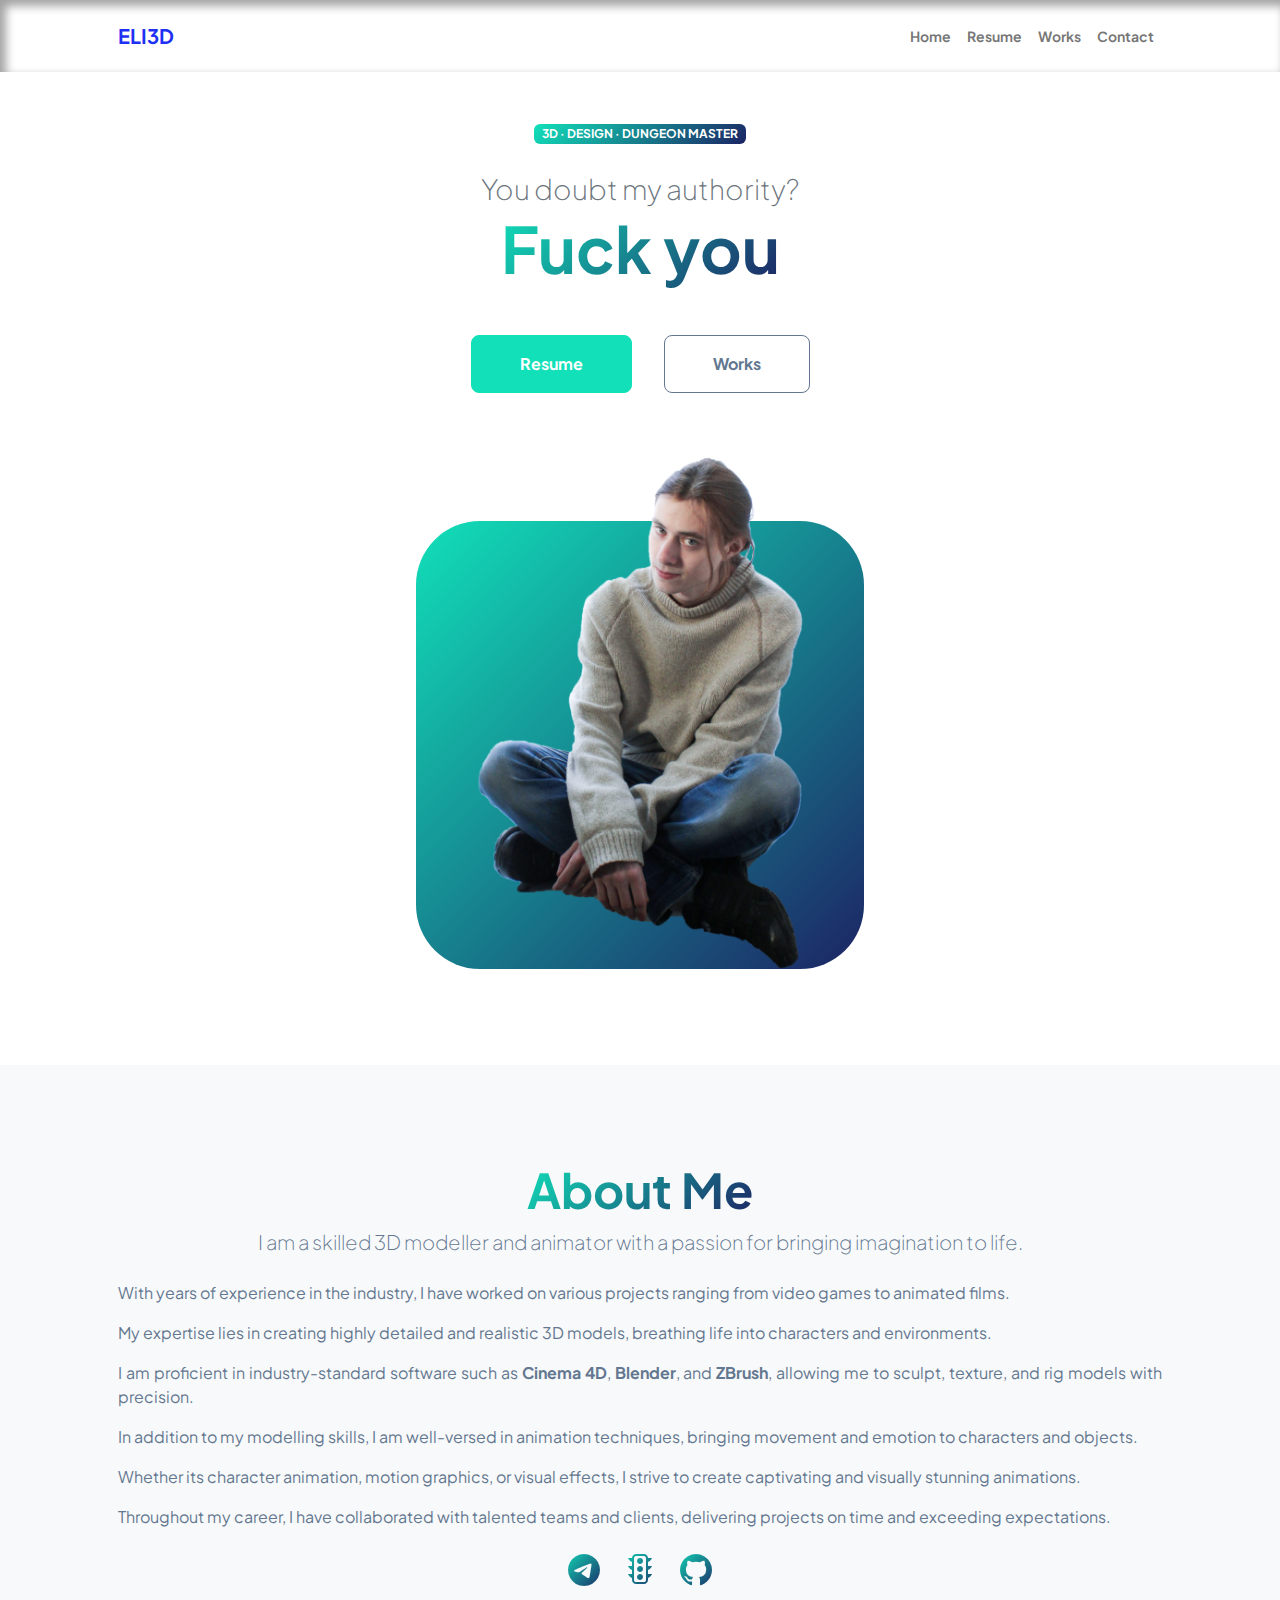
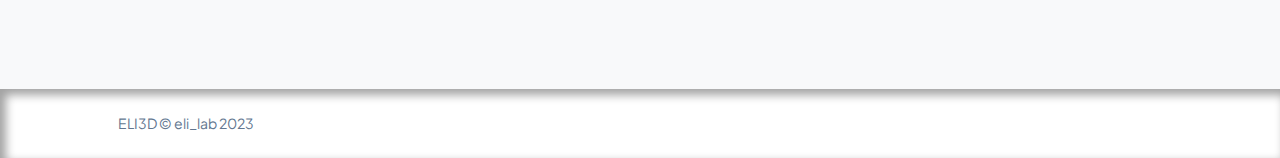
==== commit 5dd8aa3a: "Update index.html" ====
--- a/index.html
+++ b/index.html
@@ -78,12 +78,17 @@
                         <div class="col-xxl-8">
                             <div class="text-center my-5">
                                 <h2 class="display-5 fw-bolder"><span class="text-gradient d-inline">About Me</span></h2>
-                                <p class="lead fw-light mb-4">My name is ELI3D and I help brands grow.</p>
-                                <p class="text-muted">Lorem ipsum dolor sit amet, consectetur adipisicing elit. Fugit dolorum itaque qui unde quisquam consequatur autem. Eveniet quasi nobis aliquid cumque officiis sed rem iure ipsa! Praesentium ratione atque dolorem?</p>
+                                <p class="lead fw-light mb-4">I am a skilled 3D modeller and animator with a passion for bringing imagination to life.</p>
+                                <p class="text-muted"><p style="text-align: justify;"<p style="text-align: justify;"<p style="text-align: justify;">With years of experience in the industry, I have worked on various projects ranging from video games to animated films.</p>
+                                <p style="text-align: justify;">My expertise lies in creating highly detailed and realistic 3D models, breathing life into characters and environments.</p>
+                                <p style="text-align: justify;">I am proficient in industry-standard software such as <strong>Cinema 4D</strong>, <strong>Blender</strong>, and <strong>ZBrush</strong>, allowing me to sculpt, texture, and rig models with precision.</p>
+                                <p style="text-align: justify;">In addition to my modelling skills, I am well-versed in animation techniques, bringing movement and emotion to characters and objects.</p>
+                                <p style="text-align: justify;">Whether its character animation, motion graphics, or visual effects, I strive to create captivating and visually stunning animations.</p>
+                                <p style="text-align: justify;">Throughout my career, I have collaborated with talented teams and clients, delivering projects on time and exceeding expectations.</p></p>
                                 <div class="d-flex justify-content-center fs-2 gap-4">
-                                    <a class="text-gradient" href="#!"><i class="bi bi-twitter"></i></a>
-                                    <a class="text-gradient" href="#!"><i class="bi bi-linkedin"></i></a>
-                                    <a class="text-gradient" href="#!"><i class="bi bi-github"></i></a>
+                                    <a class="text-gradient" href="https://t.me/eli_adams"><i class="bi bi-telegram"></i></a>
+                                    <a class="text-gradient" href="https://eliasadams.github.io/eli_lab/"><i class="bi bi-stoplights"></i></a>
+                                    <a class="text-gradient" href="https://github.com/ELIASADAMS"><i class="bi bi-github"></i></a>
                                 </div>
                             </div>
                         </div>
